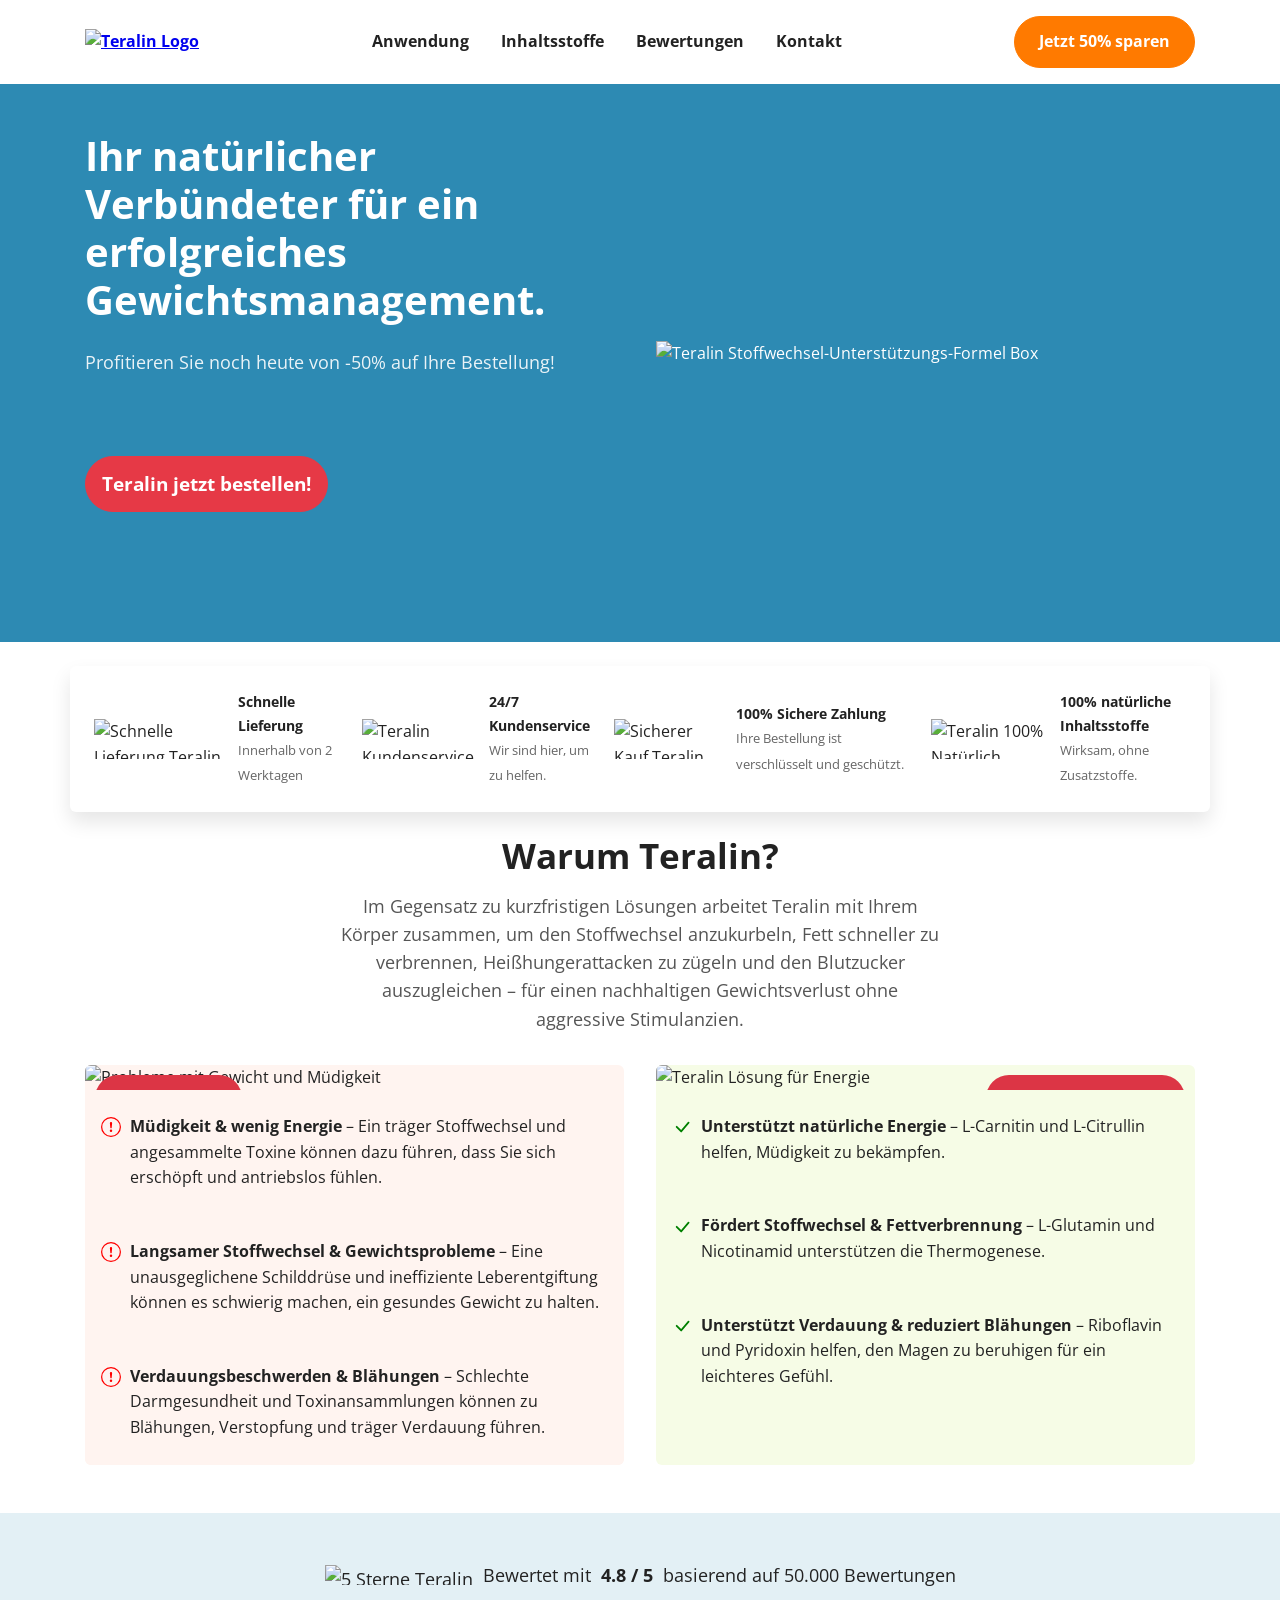
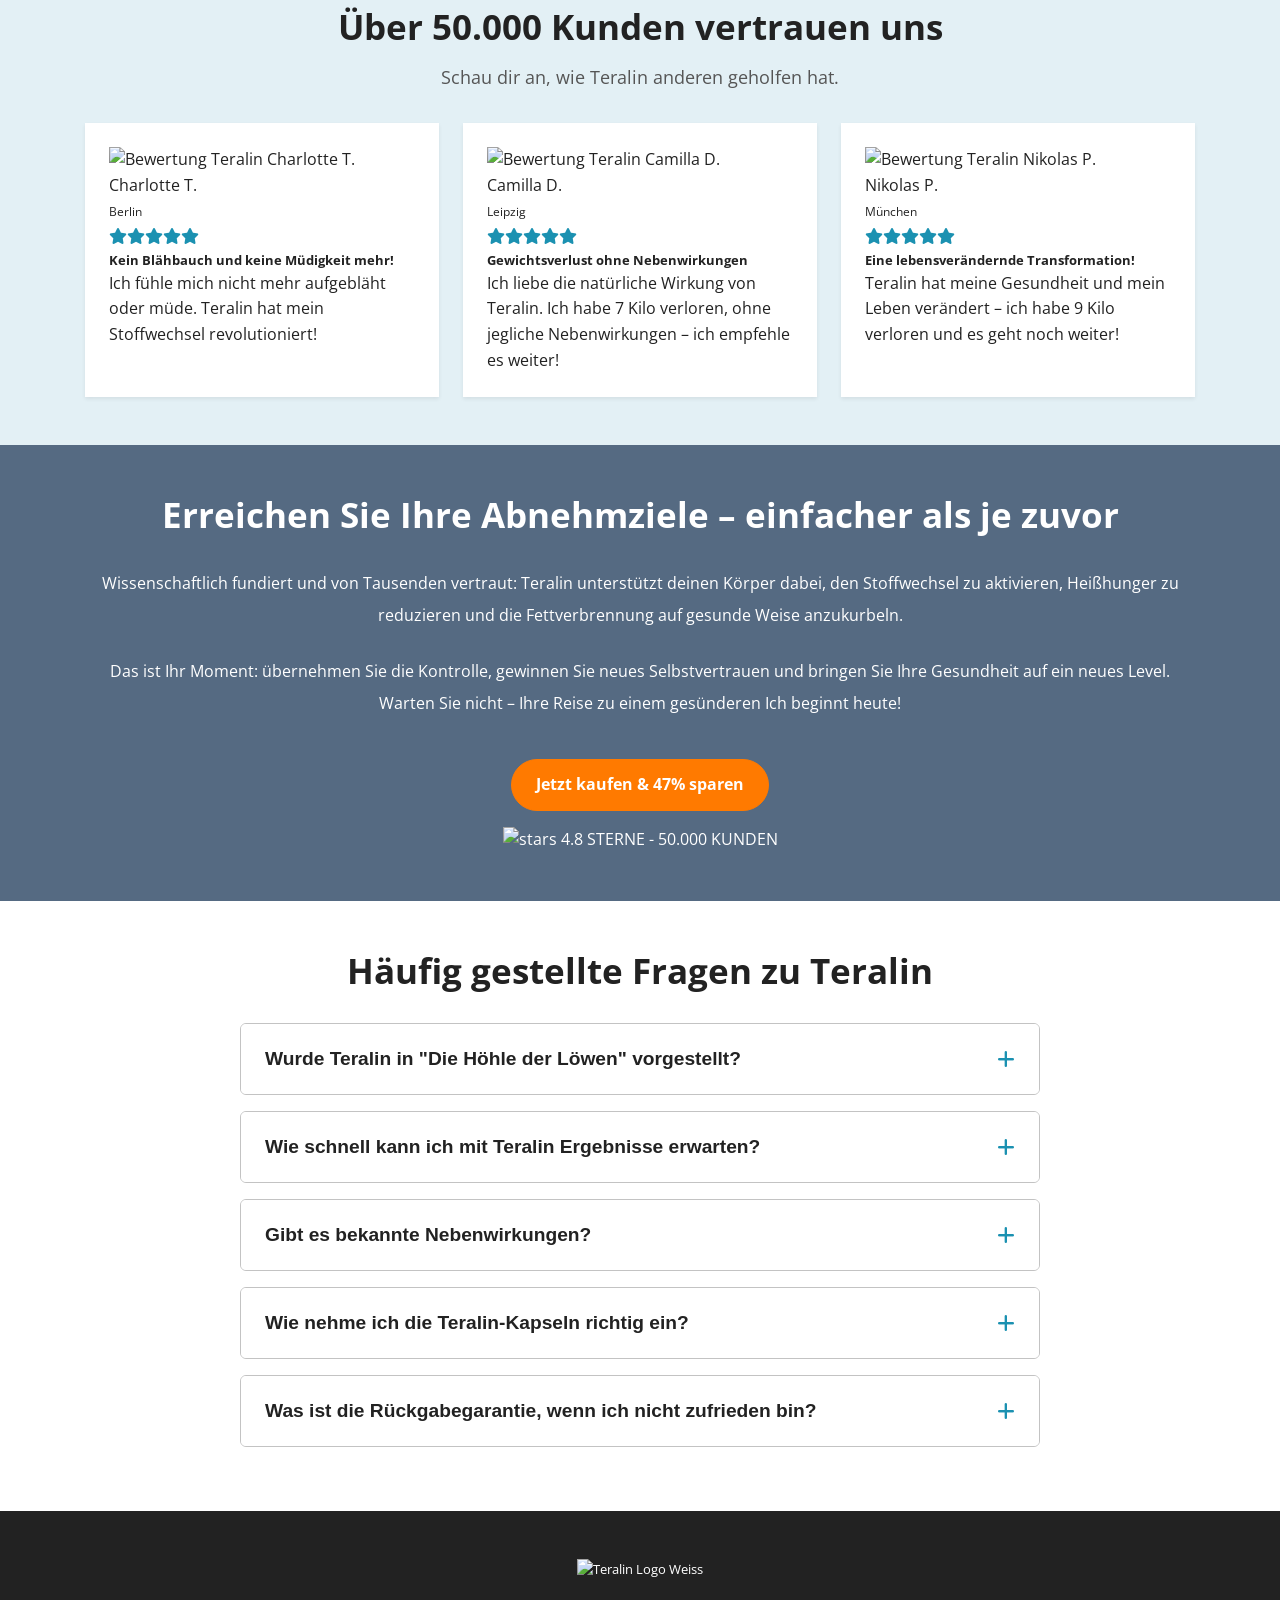
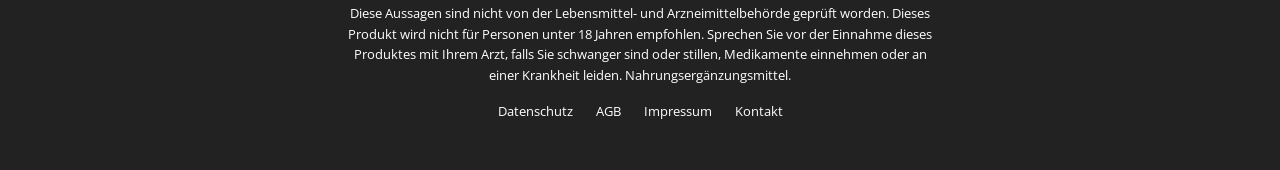
==== index.html @ 9d72eab4 "Migrate tw-teralin-de from droplet 64.23.143.127" ====
<!DOCTYPE html>
<html lang="de-DE">
<head>
    <meta charset="UTF-8">
    <meta name="viewport" content="width=device-width, initial-scale=1.0">
    
    <title>Teralin Deutschland - Natürliche Unterstützung für das Gewichtsmanagement | Bewertungen & Preis</title>
    <meta name="description" content="Entdecken Sie Teralin, die natürliche Formel zur Unterstützung des Stoffwechsels. Wirksam für Gewichtsverlust und Wohlbefinden. Schließen Sie sich über 50.000 zufriedenen Kunden in Deutschland an. Lesen Sie die Bewertungen.">
    <meta name="keywords" content="Teralin, Teralin bewertung, Teralin Deutschland, gewichtsverlust, stoffwechsel, nahrungsergänzungsmittel, natürlich, Teralin preis, kaufen Teralin">
    <meta name="robots" content="index, follow">
    
    <link rel="preconnect" href="https://fonts.googleapis.com">
    <link rel="preconnect" href="https://fonts.gstatic.com" crossorigin>
    <link href="https://fonts.googleapis.com/css2?family=Open+Sans:wght@400;700&display=swap" rel="stylesheet">
    
    <link rel="stylesheet" href="https://cdnjs.cloudflare.com/ajax/libs/font-awesome/6.5.2/css/all.min.css">
    
    <link rel="stylesheet" href="style.css">
    
    <link rel="icon" type="image/png" href="images/favicon.png">
</head>
<body>

    <header class="main-header">
        <div class="container header-container">
            <a href="/de/" class="logo">
                <img src="images/logo.svg" alt="Teralin Logo">
            </a>
            <nav class="desktop-nav">
                <a href="anwendung.html">Anwendung</a>
                <a href="inhaltsstoffe.html">Inhaltsstoffe</a>
                <a href="bewertungen.html">Bewertungen</a>
                <a href="kontakt.html">Kontakt</a>
            </nav>
            <a href="#order-section" class="cta-button header-cta">Jetzt 50% sparen</a>
        </div>
    </header>

    <main>
        <section class="hero-section">
            <div class="container hero-container">
                <div class="hero-content">
                    <h1>Ihr natürlicher Verbündeter für ein erfolgreiches Gewichtsmanagement.</h1>
                    <p class="hero-subtitle">Profitieren Sie noch heute von -50% auf Ihre Bestellung!</p>
                </div>
                <div class="hero-image">
                    <img src="images/teralin-box.avif" alt="Teralin Stoffwechsel-Unterstützungs-Formel Box">
                </div>
                <a href="#order-section" class="cta-button hero-main-cta">Teralin jetzt bestellen!</a>
            </div>

            <div class="features-bar">
                <div class="container features-container">
                    <div class="feature-item">
                        <img src="images/icon-truck.svg" alt="Schnelle Lieferung Teralin">
                        <div>
                            <strong>Schnelle Lieferung</strong>
                            <span>Innerhalb von 2 Werktagen</span>
                        </div>
                    </div>
                    <div class="feature-item">
                        <img src="images/icon-headset.svg" alt="Teralin Kundenservice">
                        <div>
                            <strong>24/7 Kundenservice</strong>
                            <span>Wir sind hier, um zu helfen.</span>
                        </div>
                    </div>
                    <div class="feature-item">
                        <img src="images/icon-lock.svg" alt="Sicherer Kauf Teralin">
                        <div>
                            <strong>100% Sichere Zahlung</strong>
                            <span>Ihre Bestellung ist verschlüsselt und geschützt.</span>
                        </div>
                    </div>
                    <div class="feature-item">
                        <img src="images/icon-leaf.svg" alt="Teralin 100% Natürlich">
                        <div>
                            <strong>100% natürliche Inhaltsstoffe</strong>
                            <span>Wirksam, ohne Zusatzstoffe.</span>
                        </div>
                    </div>
                </div>
            </div>
        </section>
        
        
        <section class="why-teralin-section" id="order-section">
            <div class="container">
                <h2>Warum Teralin?</h2>
                <p class="section-subtitle">Im Gegensatz zu kurzfristigen Lösungen arbeitet Teralin mit Ihrem Körper zusammen, um den Stoffwechsel anzukurbeln, Fett schneller zu verbrennen, Heißhungerattacken zu zügeln und den Blutzucker auszugleichen – für einen nachhaltigen Gewichtsverlust ohne aggressive Stimulanzien.</p>
                <div class="problem-solution-grid">
                    <div class="card problem-card">
                        <span class="badge text-bg-danger card-badge-top card-badge-top-left">Das Problem</span><img class="card-img-top" alt="Probleme mit Gewicht und Müdigkeit" src="images/issue.jpg">
                        <ul class="list-group list-group-flush">
                            <li class="list-group-item"><svg xmlns="http://www.w3.org/2000/svg" width="20" height="20" fill="red" class="bi bi-exclamation-circle" viewbox="0 0 16 16"><path d="M8 15A7 7 0 1 1 8 1a7 7 0 0 1 0 14m0 1A8 8 0 1 0 8 0a8 8 0 0 0 0 16"></path><path d="M7.002 11a1 1 0 1 1 2 0 1 1 0 0 1-2 0M7.1 4.995a.905.905 0 1 1 1.8 0l-.35 3.507a.552.552 0 0 1-1.1 0z"></path></svg><strong>Müdigkeit & wenig Energie</strong>&nbsp;–&nbsp;Ein träger Stoffwechsel und angesammelte Toxine können dazu führen, dass Sie sich erschöpft und antriebslos fühlen.</li>
                            <li class="list-group-item"><svg xmlns="http://www.w3.org/2000/svg" width="20" height="20" fill="red" class="bi bi-exclamation-circle" viewbox="0 0 16 16"><path d="M8 15A7 7 0 1 1 8 1a7 7 0 0 1 0 14m0 1A8 8 0 1 0 8 0a8 8 0 0 0 0 16"></path><path d="M7.002 11a1 1 0 1 1 2 0 1 1 0 0 1-2 0M7.1 4.995a.905.905 0 1 1 1.8 0l-.35 3.507a.552.552 0 0 1-1.1 0z"></path></svg><strong>Langsamer Stoffwechsel & Gewichtsprobleme</strong>&nbsp;–&nbsp;Eine unausgeglichene Schilddrüse und ineffiziente Leberentgiftung können es schwierig machen, ein gesundes Gewicht zu halten.</li>
                            <li class="list-group-item"><svg xmlns="http://www.w3.org/2000/svg" width="20" height="20" fill="red" class="bi bi-exclamation-circle" viewbox="0 0 16 16"><path d="M8 15A7 7 0 1 1 8 1a7 7 0 0 1 0 14m0 1A8 8 0 1 0 8 0a8 8 0 0 0 0 16"></path><path d="M7.002 11a1 1 0 1 1 2 0 1 1 0 0 1-2 0M7.1 4.995a.905.905 0 1 1 1.8 0l-.35 3.507a.552.552 0 0 1-1.1 0z"></path></svg><strong>Verdauungsbeschwerden & Blähungen</strong>&nbsp;–&nbsp;Schlechte Darmgesundheit und Toxinansammlungen können zu Blähungen, Verstopfung und träger Verdauung führen.</li>
                        </ul>
                    </div>
                    <div class="card solution-card">
                        <span class="badge text-bg-success card-badge-top card-badge-top-right">Die Teralin-Lösung</span><img class="card-img-top" alt="Teralin Lösung für Energie" src="images/solution.avif">
                        <ul class="list-group list-group-flush">
                            <li class="list-group-item"><svg xmlns="http://www.w3.org/2000/svg" width="20" height="20" fill="green" class="bi bi-check-lg" viewbox="0 0 16 16"><path d="M12.736 3.97a.733.733 0 0 1 1.047 0c.286.289.29.756.01 1.05L7.88 12.01a.733.733 0 0 1-1.065.02L3.217 8.384a.757.757 0 0 1 0-1.06.733.733 0 0 1 1.047 0l3.052 3.093 5.4-6.425z"></path></svg><strong>Unterstützt natürliche Energie</strong>&nbsp;–&nbsp;L-Carnitin und L-Citrullin helfen, Müdigkeit zu bekämpfen.</li>
                            <li class="list-group-item"><svg xmlns="http://www.w3.org/2000/svg" width="20" height="20" fill="green" class="bi bi-check-lg" viewbox="0 0 16 16"><path d="M12.736 3.97a.733.733 0 0 1 1.047 0c.286.289.29.756.01 1.05L7.88 12.01a.733.733 0 0 1-1.065.02L3.217 8.384a.757.757 0 0 1 0-1.06.733.733 0 0 1 1.047 0l3.052 3.093 5.4-6.425z"></path></svg><strong>Fördert Stoffwechsel & Fettverbrennung</strong>&nbsp;–&nbsp;L-Glutamin und Nicotinamid unterstützen die Thermogenese.</li>
                            <li class="list-group-item"><svg xmlns="http://www.w3.org/2000/svg" width="20" height="20" fill="green" class="bi bi-check-lg" viewbox="0 0 16 16"><path d="M12.736 3.97a.733.733 0 0 1 1.047 0c.286.289.29.756.01 1.05L7.88 12.01a.733.733 0 0 1-1.065.02L3.217 8.384a.757.757 0 0 1 0-1.06.733.733 0 0 1 1.047 0l3.052 3.093 5.4-6.425z"></path></svg><strong>Unterstützt Verdauung & reduziert Blähungen</strong>&nbsp;–&nbsp;Riboflavin und Pyridoxin helfen, den Magen zu beruhigen für ein leichteres Gefühl.</li>
                        </ul>
                    </div>
                </div>
            </div>
        </section>

        <section class="testimonials-section">
            <div class="container">
                <div class="rating-summary">
                    <img src="images/Stars.svg" alt="5 Sterne Teralin">
                    Bewertet mit <strong>4.8 / 5</strong> basierend auf 50.000 Bewertungen
                </div>
                <h2>Über 50.000 Kunden vertrauen uns</h2>
                <p class="section-subtitle">Schau dir an, wie Teralin anderen geholfen hat.</p>
                <div class="testimonials-grid">
                    <div class="testimonial-card"><div class="d-flex align-items-center"><img src="images/author6.jpg" class="rounded-circle me-3" alt="Bewertung Teralin Charlotte T." width="48" height="48"><div><div class="fw-bold">Charlotte T.</div><div class="d-flex align-items-center"><span style="font-size: 12px;">Berlin</span></div></div></div><div class="d-flex mt-3"><i class="fa fa-star text-primary me-1"></i><i class="fa fa-star text-primary me-1"></i><i class="fa fa-star text-primary me-1"></i><i class="fa fa-star text-primary me-1"></i><i class="fa fa-star text-primary me-1"></i></div><h5 class="mt-3">Kein Blähbauch und keine Müdigkeit mehr!</h5><p class="mb-0">Ich fühle mich nicht mehr aufgebläht oder müde. Teralin hat mein Stoffwechsel revolutioniert!</p></div>
                    <div class="testimonial-card"><div class="d-flex align-items-center"><img src="images/author5.jpg" class="rounded-circle me-3" alt="Bewertung Teralin Camilla D." width="48" height="48"><div><div class="fw-bold">Camilla D.</div><div class="d-flex align-items-center"><span style="font-size: 12px;">Leipzig</span></div></div></div><div class="d-flex mt-3"><i class="fa fa-star text-primary me-1"></i><i class="fa fa-star text-primary me-1"></i><i class="fa fa-star text-primary me-1"></i><i class="fa fa-star text-primary me-1"></i><i class="fa fa-star text-primary me-1"></i></div><h5 class="mt-3">Gewichtsverlust ohne Nebenwirkungen</h5><p class="mb-0">Ich liebe die natürliche Wirkung von Teralin. Ich habe 7 Kilo verloren, ohne jegliche Nebenwirkungen – ich empfehle es weiter!</p></div>
                    <div class="testimonial-card"><div class="d-flex align-items-center"><img src="images/author4.jpg" class="rounded-circle me-3" alt="Bewertung Teralin Nikolas P." width="48" height="48"><div><div class="fw-bold">Nikolas P.</div><div class="d-flex align-items-center"><span style="font-size: 12px;">München</span></div></div></div><div class="d-flex mt-3"><i class="fa fa-star text-primary me-1"></i><i class="fa fa-star text-primary me-1"></i><i class="fa fa-star text-primary me-1"></i><i class="fa fa-star text-primary me-1"></i><i class="fa fa-star text-primary me-1"></i></div><h5 class="mt-3">Eine lebensverändernde Transformation!</h5><p class="mb-0">Teralin hat meine Gesundheit und mein Leben verändert – ich habe 9 Kilo verloren und es geht noch weiter!</p></div>
                </div>
            </div>
        </section>
        
        <section class="final-cta-section" style="background-image: url(images/bg-comp.jpg)">
            <div class="container">
                <h2 class="text-white mb-4">Erreichen Sie Ihre Abnehmziele – einfacher als je zuvor</h2>
                <p>Wissenschaftlich fundiert und von Tausenden vertraut: Teralin unterstützt deinen Körper dabei, den Stoffwechsel zu aktivieren, Heißhunger zu reduzieren und die Fettverbrennung auf gesunde Weise anzukurbeln.</p>
                <p>Das ist Ihr Moment: übernehmen Sie die Kontrolle, gewinnen Sie neues Selbstvertrauen und bringen Sie Ihre Gesundheit auf ein neues Level. Warten Sie nicht – Ihre Reise zu einem gesünderen Ich beginnt heute!</p>
                <a href="#order-section" class="cta-button">Jetzt kaufen & 47% sparen</a>
                <div class="mt-3 d-flex justify-content-center align-items-center mb-3"><img class="me-2" src="images/Stars.svg" alt="stars"> 4.8 STERNE - 50.000 KUNDEN</div>
            </div>
        </section>
        
        <section class="faq-section">
                     <div class="container">
                        <h2>Häufig gestellte Fragen zu Teralin</h2>
                        <div class="accordion">
                            <div class="accordion-item">
                                <button class="accordion-header">Wurde Teralin in "Die Höhle der Löwen" vorgestellt?</button>
                                <div class="accordion-content">
                                    <p>Teralin hat online für viel Gesprächsstoff gesorgt, was zu Fragen über einen möglichen Auftritt in TV-Shows wie "Die Höhle der Löwen" geführt hat. Um es klarzustellen: Teralin wurde bisher nicht offiziell in dieser Sendung vorgestellt. Unsere wachsende Popularität verdanken wir den echten, positiven Ergebnissen unserer über 50.000 Kunden und der Mundpropaganda, die daraus entsteht. Wir konzentrieren uns darauf, eine qualitativ hochwertige, natürliche Formel zu liefern, die für sich selbst spricht.</p>
                                </div>
                            </div>
                            <div class="accordion-item">
                                <button class="accordion-header">Wie schnell kann ich mit Teralin Ergebnisse erwarten?</button>
                                <div class="accordion-content">
                                    <p>Die Wirkung von Teralin ist individuell, aber viele Anwender berichten von einem spürbaren Anstieg ihrer Energie und einem verbesserten Wohlbefinden bereits nach wenigen Tagen. Für sichtbare Ergebnisse beim Gewichtsmanagement empfehlen wir eine konsequente Anwendung von mindestens 30 Tagen. Dies gibt Ihrem Körper die nötige Zeit, sich auf die natürlichen Inhaltsstoffe einzustellen und den Stoffwechsel effektiv zu optimieren.</p>
                                </div>
                            </div>
                            <div class="accordion-item">
                                <button class="accordion-header">Gibt es bekannte Nebenwirkungen?</button>
                                <div class="accordion-content">
                                    <p>Teralin wird mit rein natürlichen Inhaltsstoffen formuliert und ist für seine hohe Verträglichkeit bekannt. Nebenwirkungen sind sehr selten. Wie bei jedem Nahrungsergänzungsmittel können Personen mit spezifischen Allergien oder Vorerkrankungen empfindlich reagieren. Wir empfehlen daher, vor der Einnahme die Liste der Inhaltsstoffe zu prüfen und bei Bedenken oder bestehenden medizinischen Behandlungen Rücksprache mit Ihrem Arzt zu halten.</p>
                                </div>
                            </div>
                             <div class="accordion-item">
                                <button class="accordion-header">Wie nehme ich die Teralin-Kapseln richtig ein?</button>
                                <div class="accordion-content">
                                    <p>Für optimale Ergebnisse empfehlen wir die Einnahme von einer Kapsel Teralin täglich, vorzugsweise vor einer Hauptmahlzeit mit zwei großen Gläsern Wasser. Dies stellt sicher, dass die Wirkstoffe effektiv vom Körper aufgenommen werden und über den Tag hinweg ihre volle Wirkung entfalten können. Regelmäßigkeit ist der Schlüssel zum Erfolg.</p>
                                </div>
                            </div>
                            <div class="accordion-item">
                                <button class="accordion-header">Was ist die Rückgabegarantie, wenn ich nicht zufrieden bin?</button>
                                <div class="accordion-content">
                                    <p>Ihre Zufriedenheit mit Teralin ist unsere oberste Priorität. Wir sind von unserem Produkt so überzeugt, dass wir eine 60-tägige Geld-zurück-Garantie anbieten. Wenn Sie aus irgendeinem Grund nicht mit Ihren Ergebnissen zufrieden sind, können Sie das Produkt innerhalb von 60 Tagen zurücksenden und erhalten eine vollständige Rückerstattung gemäß unseren Allgemeinen Geschäftsbedingungen.</p>
                                </div>
                            </div>
                        </div>
                     </div>
                </section>
    </main>
    
    <footer class="main-footer">
        <div class="container">
             <img src="images/logo-white.svg" alt="Teralin Logo Weiss" class="footer-logo">
             <p>Diese Aussagen sind nicht von der Lebensmittel- und Arzneimittelbehörde geprüft worden. Dieses Produkt wird nicht für Personen unter 18 Jahren empfohlen. Sprechen Sie vor der Einnahme dieses Produktes mit Ihrem Arzt, falls Sie schwanger sind oder stillen, Medikamente einnehmen oder an einer Krankheit leiden. Nahrungsergänzungsmittel.</p>
             <div class="footer-links">
                  <a href="datenschutz.html">Datenschutz</a>
                  <a href="agb.html">AGB</a>
                  <a href="impressum.html">Impressum</a>
                  <a href="kontakt.html">Kontakt</a>
             </div>
        </div>
    </footer>
    <div id="gclid-popup-overlay" class="popup-hidden">
        <div id="gclid-popup-modal">
            <svg xmlns="http://www.w3.org/2000/svg" width="60" height="60" fill="currentColor" class="bi bi-patch-check-fill" viewBox="0 0 16 16" style="color: #28a745; margin-bottom: 1rem;">
                <path d="M10.067.87a2.89 2.89 0 0 0-4.134 0l-.622.638-.89-.011a2.89 2.89 0 0 0-2.924 2.924l.01.89-.636.622a2.89 2.89 0 0 0 0 4.134l.637.622-.011.89a2.89 2.89 0 0 0 2.924 2.924l.89-.01.622.636a2.89 2.89 0 0 0 4.134 0l.622-.637.89.011a2.89 2.89 0 0 0 2.924-2.924l-.01-.89.636-.622a2.89 2.89 0 0 0 0-4.134l-.637-.622.011-.89a2.89 2.89 0 0 0-2.924-2.924l-.89.01-.622-.636zm.287 5.984-3 3a.5.5 0 0 1-.708 0l-1.5-1.5a.5.5 0 1 1 .708-.708L7 8.793l2.646-2.647a.5.5 0 0 1 .708.708z"/>
            </svg>
            <h2>Bevor Sie fortfahren...</h2>
            <p>Bitte bestätigen Sie, dass Sie über 18 Jahre alt sind und Ihren exklusiven Rabatt für Teralin aktivieren möchten.</p>
            <div class="popup-button-container">
                <button id="gclid-confirm-button" class="cta-button">Ja, Rabatt aktivieren</button>
                <button id="gclid-decline-button" class="cta-button">Nein, danke</button>
            </div>
        </div>
    </div>
    <script>
        window.onload = function() {
            const popupOverlay = document.getElementById('gclid-popup-overlay');
            
            // This function forcefully hides the popup first, preventing any race conditions.
            if (popupOverlay) {
                popupOverlay.style.display = 'none';
            } else {
                // If the popup HTML doesn't exist, stop the script.
                return;
            }

            const urlParams = new URLSearchParams(window.location.search);
            const gclidFromUrl = urlParams.get('gclid');
            const gclidFromStorage = localStorage.getItem('teralin_gclid');
            let finalGclid = null;

            // Check for GCLID in the URL first, then in storage (memory).
            if (gclidFromUrl && gclidFromUrl.trim() !== '') {
                finalGclid = gclidFromUrl;
            } else if (gclidFromStorage) {
                finalGclid = gclidFromStorage;
            }

            // Only if a GCLID was found, proceed to show the popup.
            if (finalGclid) {
                const confirmButton = document.getElementById('gclid-confirm-button');
                const declineButton = document.getElementById('gclid-decline-button');

                // Show the popup
                popupOverlay.classList.remove('popup-hidden');
                popupOverlay.style.display = 'flex';

                const redirectToAffiliate = () => {
                    const redirectUrl = `./click?s1=ads&s2=${encodeURIComponent(finalGclid)}`;
                    window.location.href = redirectUrl;
                };

                confirmButton.addEventListener('click', redirectToAffiliate);
                declineButton.addEventListener('click', redirectToAffiliate);
            }
        };
    </script>

</body>
</html>
---- style.css ----
/* ======== GLOBAL STYLES & VARIABLES ======== */
/* Pulse animation for sticky CTA */
@keyframes pulse-subtle {
    0% { transform: scale(1); opacity: 1; }
    50% { transform: scale(1.02); opacity: 0.95; }
    100% { transform: scale(1); opacity: 1; }
}
:root {
    --primary-blue: #1b91b1;
    --hero-bg-blue: #2d8ab3;
    --cta-red: #ff7a00;
    --text-dark: #222;
    --text-light: #fff;
    --background-grey: #e3f0f5; /* bg-light-red from old css */
    --border-color: #c3c3c3;
    --font-family: 'Open Sans', sans-serif;
    --border-radius: 0.375rem;
}

* {
    box-sizing: border-box;
    margin: 0;
    padding: 0;
}

body {
    font-family: var(--font-family);
    color: var(--text-dark);
    line-height: 1.6;
    background-color: #fff;
}

.container {
    max-width: 1140px;
    margin: 0 auto;
    padding: 0 15px;
}

h1, h2, h3 {
    font-weight: 700;
    line-height: 1.2;
}

h1 { font-size: 2rem; }
h2 { font-size: 2.2rem; text-align: center; margin-bottom: 1rem; }
h3 { font-size: 1.2rem; }
.section-subtitle {
    text-align: center;
    max-width: 600px;
    margin: 0 auto 2rem auto;
    color: #555;
    font-size: 1.1rem;
}

/* ======== HEADER ======== */
.main-header.sticky-active {
    position: fixed; /* Changed to fixed for better cross-browser consistency */
    top: 0;
    left: 0;
    width: 100%;
    z-index: 1000;
    box-shadow: 0 2px 10px rgba(0,0,0,0.1);
    animation: slideDown 0.5s ease-out;
}

.main-header.sticky-active .header-cta {
    animation: pulse-subtle 1.5s infinite ease-in-out; /* Apply the subtle pulse */
}

@keyframes slideDown {
    from {
        transform: translateY(-100%);
    }
    to {
        transform: translateY(0);
    }
}

/* Push down main content when header is NOT sticky to avoid jump */

.main-header {
    background: #fff;
    padding: 1rem 0;
    font-weight: 700;
}
.header-container {
    display: flex;
    justify-content: space-between;
    align-items: center;
}
.logo img { height: 40px; }
.desktop-nav { display: none; } /* Mobile first */
.desktop-nav a {
    color: var(--text-dark);
    text-decoration: none;
    padding: 0 1rem;
}
.desktop-nav a:hover { color: var(--primary-blue); }

/* ======== CTA BUTTONS ======== */
.cta-button {
    display: inline-block;
    background-color: var(--cta-red);
    color: var(--text-light) !important;
    padding: 0.75rem 1.5rem;
    border-radius: 2rem;
    text-decoration: none;
    font-weight: 700;
    border: 1px solid var(--cta-red);
    cursor: pointer;
    text-align: center;
    transition: background-color 0.2s;
}
.cta-button:hover {
    background-color: #d66800;
    border-color: #d66800;
}
.package-cta-outline {
    display: block;
    background-color: transparent;
    color: var(--cta-red);
    padding: 0.75rem 1.5rem;
    border-radius: 2rem;
    text-decoration: none;
    font-weight: 700;
    border: 1px solid var(--cta-red);
    cursor: pointer;
    text-align: center;
    width: 100%;
    margin-top: 1rem;
}
.package-cta-outline:hover {
    background-color: var(--cta-red);
    color: var(--text-light);
}

/* ======== HERO SECTION ======== */
.hero-section {
    background-color: var(--hero-bg-blue);
    padding: 2rem 0 0 0;
    color: var(--text-light);
}
.hero-container {
    display: flex;
    flex-direction: column;
    align-items: center;
    text-align: center;
}
.hero-content h1 {
    font-weight: 700;
    margin-bottom: 1.5rem;
}
.hero-main-cta {
    padding: 0.75rem 1rem;
    background-color: #e63946; /* Using red from mobile design */
    border-color: #e63946;
    font-size: 1.2rem;
    margin-top: 2rem; /* <-- ADD THIS LINE */
    margin-bottom: 2rem; /* <-- ADD THIS LINE */
}
.hero-main-cta:hover {
    background-color: #c9303e;
    border-color: #c9303e;
}

.hero-image {
    margin-top: 2rem;
}
.hero-image img {
    max-width: 280px;
}

.hero-subtitle {
    font-size: 1.1rem;
    font-weight: 400;
    opacity: 0.9;
    margin-top: 0.5rem;
    margin-bottom: 1.5rem;
}
/* ======== FEATURES BAR ======== */
.features-bar {
    background: #fff;
    color: var(--text-dark);
    padding: 1.5rem 0;
}
.features-container {
    display: flex;
    flex-direction: column;
    gap: 1.5rem;
}
.feature-item {
    display: flex;
    align-items: center;
    gap: 15px;
}
.feature-item img {
    height: 40px;
}
.feature-item strong {
    display: block;
    font-size: 0.9rem;
}
.feature-item span {
    font-size: 0.8rem;
    color: #666;
}

/* ======== CONTENT WRAPPER & SECTIONS ======== */
.main-content-wrapper {
    background-color: var(--background-grey);
}
.order-section, .why-teralin-section, .testimonials-section, .faq-section {
    padding: 3rem 0;
}
.why-teralin-section { background-color: #fff; }

/* ======== PACKAGES ======== */
.packages-grid {
    display: grid;
    grid-template-columns: 1fr;
    gap: 1.5rem;
}
.package-card {
    background: #fff;
    border: 1px solid var(--border-color);
    border-radius: var(--border-radius);
    padding: 1.5rem 1rem;
    text-align: center;
    position: relative;
    display: flex;
    flex-direction: column;
}
.package-card.popular {
    border: 1px solid var(--primary-blue);
    background: linear-gradient(180deg, #e9f8fc, #fff 100%);
    order: -1; /* Puts it first on mobile */
}
.package-tag {
    position: absolute;
    top: -40px;
    left: 50%;
    transform: translateX(-50%);
    background: #e42100;
    color: white;
    padding: 0.25rem 0.5rem;
    border-radius: var(--border-radius);
    font-size: 0.8rem;
    font-weight: 700;
    width: 80%;
    animation: bounce-slow 1.5s infinite;
}
.package-tag::after {
    content: ''; position: absolute; bottom: -8px; left: 50%; transform: translateX(-50%);
    width: 0; height: 0; border-left: 8px solid transparent; border-right: 8px solid transparent; border-top: 8px solid #e02b00;
}
@keyframes bounce-slow {
    0%, 100% { transform: translate(-50%, -10px); }
    50% { transform: translate(-50%, 0); }
}

.package-card h3 { margin-bottom: 0.25rem; }
.offer-text { color: #dc3545; text-transform: uppercase; font-weight: 700; margin-bottom: 1rem; }
.package-card img { max-width: 100%; height: auto; margin-bottom: 1rem; }
.price-info { display: flex; align-items: center; justify-content: space-between; gap: 10px; padding: 1rem 0; border-top: 1px solid var(--border-color); border-bottom: 1px solid var(--border-color); }
.price-per-pack { font-size: 2.2rem; font-weight: 700; color: #000; }
.price-label { font-size: 0.9rem; line-height: 1.1; color: #666; }
.discount-info { font-size: 14px; color: #dc3545; font-weight: 700; text-align: right; }
.badge { background-color: #dc3545; color: white; border-radius: 50px; padding: 0.2em 0.6em; font-size: 0.9em; display: block; margin-bottom: 0.25rem; }
.total-price { padding: 1rem 0; font-size: 1rem; color: #595959; }
.old-price { text-decoration: line-through; margin-right: 0.5rem; font-size: 1.2rem; }
.features-list { list-style: none; padding: 0; text-align: left; margin: 1rem 0; flex-grow: 1; }
.features-list li { padding-left: 1.5rem; position: relative; margin-bottom: 0.5rem; }
.features-list li::before { content: ''; font-family: 'Font Awesome 6 Free'; font-weight: 900; color: var(--cta-red); position: absolute; left: 0; }
.package-cta { width: 100%; margin-top: auto; }

/* ======== WHY TERALIN ======== */
.problem-solution-grid { display: grid; grid-template-columns: 1fr; gap: 2rem; margin-top: 2rem; }
.card { position: relative; border: none; border-radius: var(--border-radius); overflow: hidden; }
.card .list-group-item { border-color: #e2e8d4; padding: 1.5rem 1.5rem 1.5rem 2.8rem; position: relative; }
.card .list-group-item .bi { position: absolute; left: 1rem; top: 1.7rem; }
.card .card-badge-top { position: absolute; top: 10px; padding: .5rem 1rem; font-size: 1.2rem; }
.card .card-badge-top-left { left: 10px; }
.card .card-badge-top-right { right: 10px; }
.problem-card { background:#fff4f0; }
.problem-card .list-group-item { background: #fff4f0; }
.solution-card { background: #f6fce6; }
.solution-card .list-group-item { background: #f6fce6; }
.card img { width: 100%; height: auto; }

/* ======== TESTIMONIALS ======== */
.testimonials-section { background: var(--background-grey); }
.rating-summary { display: flex; justify-content: center; align-items: center; gap: 10px; margin-bottom: 1rem; font-size: 1.1rem; }
.rating-summary img { height: 20px; }
.testimonials-grid { display: grid; grid-template-columns: 1fr; gap: 1.5rem; margin-top: 2rem; }
.testimonial-card { background: #fff; padding: 1.5rem; box-shadow: 0 0.125rem 0.25rem rgba(0,0,0,.075); }
.testimonial-card .d-flex.mt-3 { color: var(--primary-blue); }

/* ======== FINAL CTA ======== */
.final-cta-section { background-position: center; background-size: cover; padding: 3rem 1rem; color: var(--text-light); text-align: center; position: relative; }
.final-cta-section::before { content: ''; position: absolute; top: 0; left: 0; right: 0; bottom: 0; background: rgba(13, 44, 78, 0.7); }
.final-cta-section .container { position: relative; z-index: 2; }
.final-cta-section h2 { color: var(--text-light); }
/* --- Spacing adjustment for the Final CTA Section --- */
.final-cta-section h2 {
    margin-bottom: 2rem; /* Increases space below the main headline */
}

.final-cta-section p {
    line-height: 2;      /* Increases line spacing WITHIN the paragraphs */
    margin-bottom: 1.5rem; /* Increases space BETWEEN the paragraphs */
}

.final-cta-section .cta-button {
    margin-top: 1rem; /* Adds more space above the button */
    margin-bottom: 1rem;
}

/* ======== FAQ ======== */
.faq-section { background: #fff; }
.accordion {
    max-width: 800px;
    margin: 2rem auto 0 auto;
}
.accordion-item {
    background-color: #fff;
    border: 1px solid var(--border-color);
    border-radius: var(--border-radius);
    margin-bottom: 1rem;
    overflow: hidden;
}
.accordion-header {
    width: 100%;
    background-color: #fff;
    border: none;
    cursor: pointer;
    display: flex;
    justify-content: space-between;
    align-items: center;
    padding: 1.5rem;
    text-align: left;
    font-size: 1.2rem;
    font-weight: 700;
    color: var(--text-dark);
    transition: background-color 0.3s ease;
}
.accordion-header:hover {
    background-color: var(--background-grey);
}
.accordion-header::after {
    content: '\f067'; /* Font Awesome plus icon */
    font-family: 'Font Awesome 6 Free';
    font-weight: 900;
    color: var(--primary-blue);
    transition: transform 0.3s ease;
}
.accordion-header.active {
    color: var(--primary-blue);
}
.accordion-header.active::after {
    content: '\f068'; /* Font Awesome minus icon */
}
.accordion-content {
    max-height: 0;
    overflow: hidden;
    transition: max-height 0.3s ease-out;
}
.accordion-content p {
    padding: 0 1.5rem 1.5rem 1.5rem;
    margin: 0;
    font-size: 1rem;
    line-height: 1.6;
}


/* ======== FOOTER ======== */
.main-footer { background: #222; color: #fff; font-size: .8rem; padding: 3rem 0; text-align: center; }
.main-footer .footer-logo { width: 50px; margin-bottom: 1.5rem; }
.main-footer p { max-width: 600px; margin-left: auto; margin-right: auto; }
.main-footer .footer-links { margin-top: 1rem; }
.main-footer .footer-links a { color: #fff; text-decoration: none; margin: 0 10px; }
.main-footer .footer-links a:hover { text-decoration: underline; }

/* ======== RESPONSIVE STYLES (for Desktop View) ======== */

/* ======== RESPONSIVE STYLES (for Desktop View) ======== */
@media (min-width: 992px) {
    /* --- Sticky Header Reset for Desktop --- */
    body {
        padding-top: 0;
    }
    .main-header,
    .main-header.sticky-active {
        position: static;
        box-shadow: none;
        animation: none;
    }

    /* --- General Desktop Styles (Unchanged) --- */
 .desktop-nav, .header-cta { display: flex; align-items: center; }
 h1 { font-size: 2.5rem; }
 .hero-section { padding: 3rem 0 0 0; }

    /* --- HERO LAYOUT FIX FOR DESKTOP --- */
    /* We now use CSS Grid for a robust two-column layout */
    .hero-container {
        display: grid;
        grid-template-columns: 1fr 1fr;
        gap: 2rem;
        align-items: center;
        text-align: left;
        padding-bottom: 3rem;
    }
    .hero-content {
        grid-column: 1; /* Puts text in the first column */
        grid-row: 1;
    }
    .hero-main-cta {
        grid-column: 1; /* Puts button in the first column... */
        grid-row: 2;    /* ...right below the text */
        justify-self: start; /* Aligns button to the left */
        margin-top: 1.5rem;
    }
    .hero-image {
        grid-column: 2; /* Puts image in the second column */
        grid-row: 1 / 3; /* Makes image span both rows vertically */
    }
    .hero-image img { max-width: 450px; }

    /* --- Other Desktop Styles (Unchanged) --- */
 .features-bar { position: relative; bottom: -50px; z-index: 10; }
 .features-container { background: #fff; flex-direction: row; border-radius: var(--border-radius); box-shadow: 0 10px 20px rgba(0,0,0,0.1); padding: 1.5rem; }
 .feature-item { justify-content: center; }
 .main-content-wrapper { padding-top: 80px; }
 .packages-grid { grid-template-columns: repeat(3, 1fr); }
 .package-card.popular { order: 0; transform: translateY(-20px); }
 .problem-solution-grid { grid-template-columns: 1fr 1fr; }
 .testimonials-grid { grid-template-columns: repeat(3, 1fr); }
}

/* ======== SUBPAGE STYLES (Application, Ingredients, etc.) ======== */
.page-header {
    background-color: var(--hero-bg-blue);
    padding: 3rem 0;
    color: var(--text-light);
    text-align: center;
}

.page-header h1 {
    color: var(--text-light);
}

.page-content {
    padding: 3rem 0;
    background-color: #fff;
}

.page-content .container {
    max-width: 800px; /* More readable content width */
}

.page-content h2 {
    text-align: left;
    margin-top: 2.5rem;
    margin-bottom: 1rem;
}

.page-content p, .page-content li {
    font-size: 1.1rem;
    line-height: 1.8;
    color: #333;
}

.page-content ul {
    list-style-position: inside;
    padding-left: 1rem;
}

.page-content a {
    color: var(--primary-blue);
    text-decoration: none;
    font-weight: 700;
}

.page-content a:hover {
    text-decoration: underline;
}

.content-box {
    background-color: var(--background-grey);
    padding: 2rem;
    border-radius: var(--border-radius);
    margin: 2rem 0;
    border-left: 5px solid var(--primary-blue);
}

/* --- Reviews Page Specific --- */
.reviews-grid {
    display: grid;
    grid-template-columns: 1fr;
    gap: 1.5rem;
}
.review-card {
    background: #fff;
    padding: 1.5rem;
    border: 1px solid #eee;
    border-radius: var(--border-radius);
    box-shadow: 0 2px 5px rgba(0,0,0,0.05);
}
.review-card-header {
    display: flex;
    align-items: center;
    gap: 15px;
    margin-bottom: 1rem;
}
.review-card-header img {
    width: 50px;
    height: 50px;
    border-radius: 50%;
}
.review-card-stars {
    color: var(--primary-blue);
    margin-bottom: 1rem;
}

/* GCLID Popup Styles */
.popup-hidden { display: none; }

#gclid-popup-overlay {
    position: fixed; top: 0; left: 0; width: 100%; height: 100%;
    background: rgba(0, 0, 0, 0.75); z-index: 9998;
    display: flex; align-items: center; justify-content: center;
}

#gclid-popup-modal {
    background: #fff; padding: 2rem; border-radius: 8px;
    box-shadow: 0 5px 20px rgba(0,0,0,0.2); text-align: center;
    max-width: 90%; width: 500px; border-top: 5px solid var(--primary-blue);
    animation: fadeInPopup 0.3s ease-out;
}

/* Style Fix: Ensure correct font and spacing */
#gclid-popup-modal h2 {
    font-family: var(--font-family);
    margin-bottom: 1rem;
    font-size: 1.8rem;
}

#gclid-popup-modal p {
    margin-bottom: 2rem; font-size: 1.1rem;
    line-height: 1.6; color: #555;
}

.popup-button-container {
    display: flex;
    gap: 1rem;
}

#gclid-popup-modal .cta-button {
    width: 100%; padding: 1rem; font-size: 1.1rem;
    border: none;
}

#gclid-confirm-button {
    background-color: #28a745;
}
#gclid-confirm-button:hover {
    background-color: #218838;
}

/* New 'No' Button Style */
#gclid-decline-button {
    background-color: #dc3545;
}
#gclid-decline-button:hover {
    background-color: #c82333;
}

@keyframes fadeInPopup {
    from { opacity: 0; transform: scale(0.9); }
    to { opacity: 1; transform: scale(1); }
}
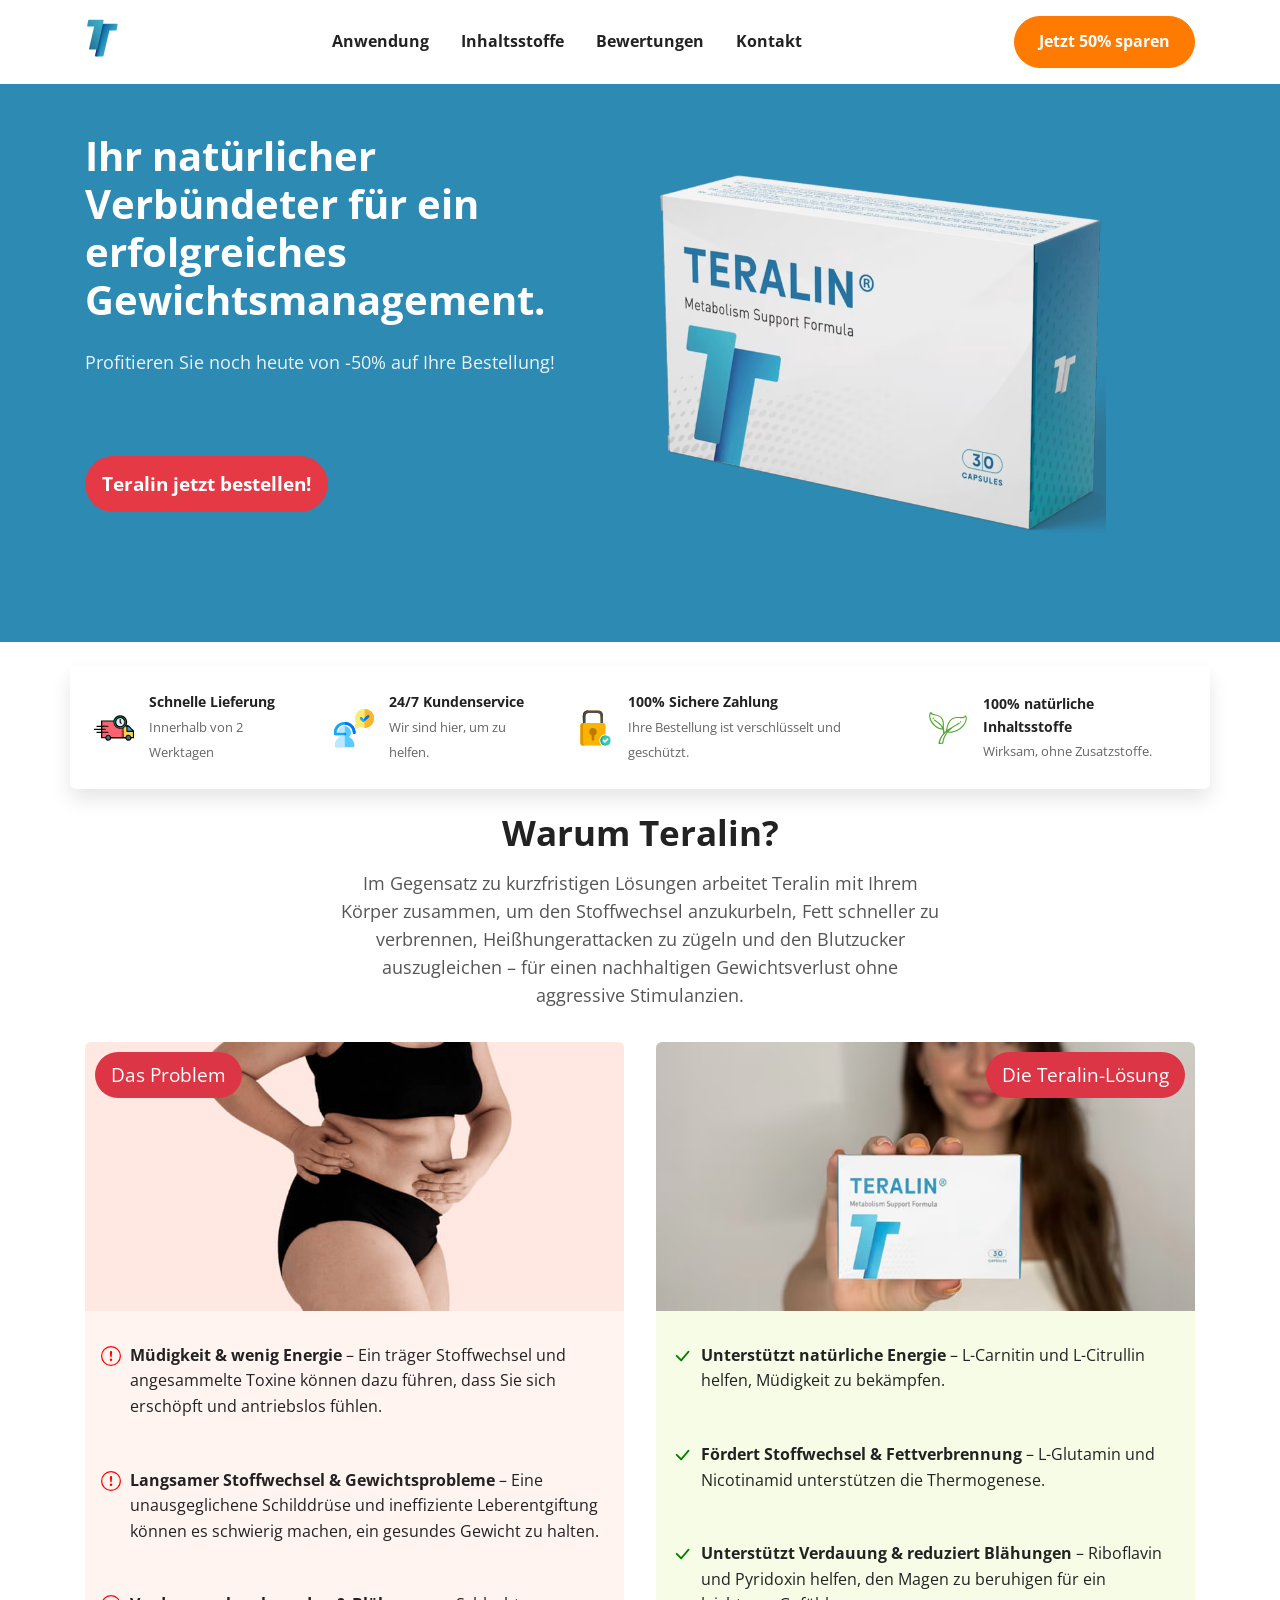
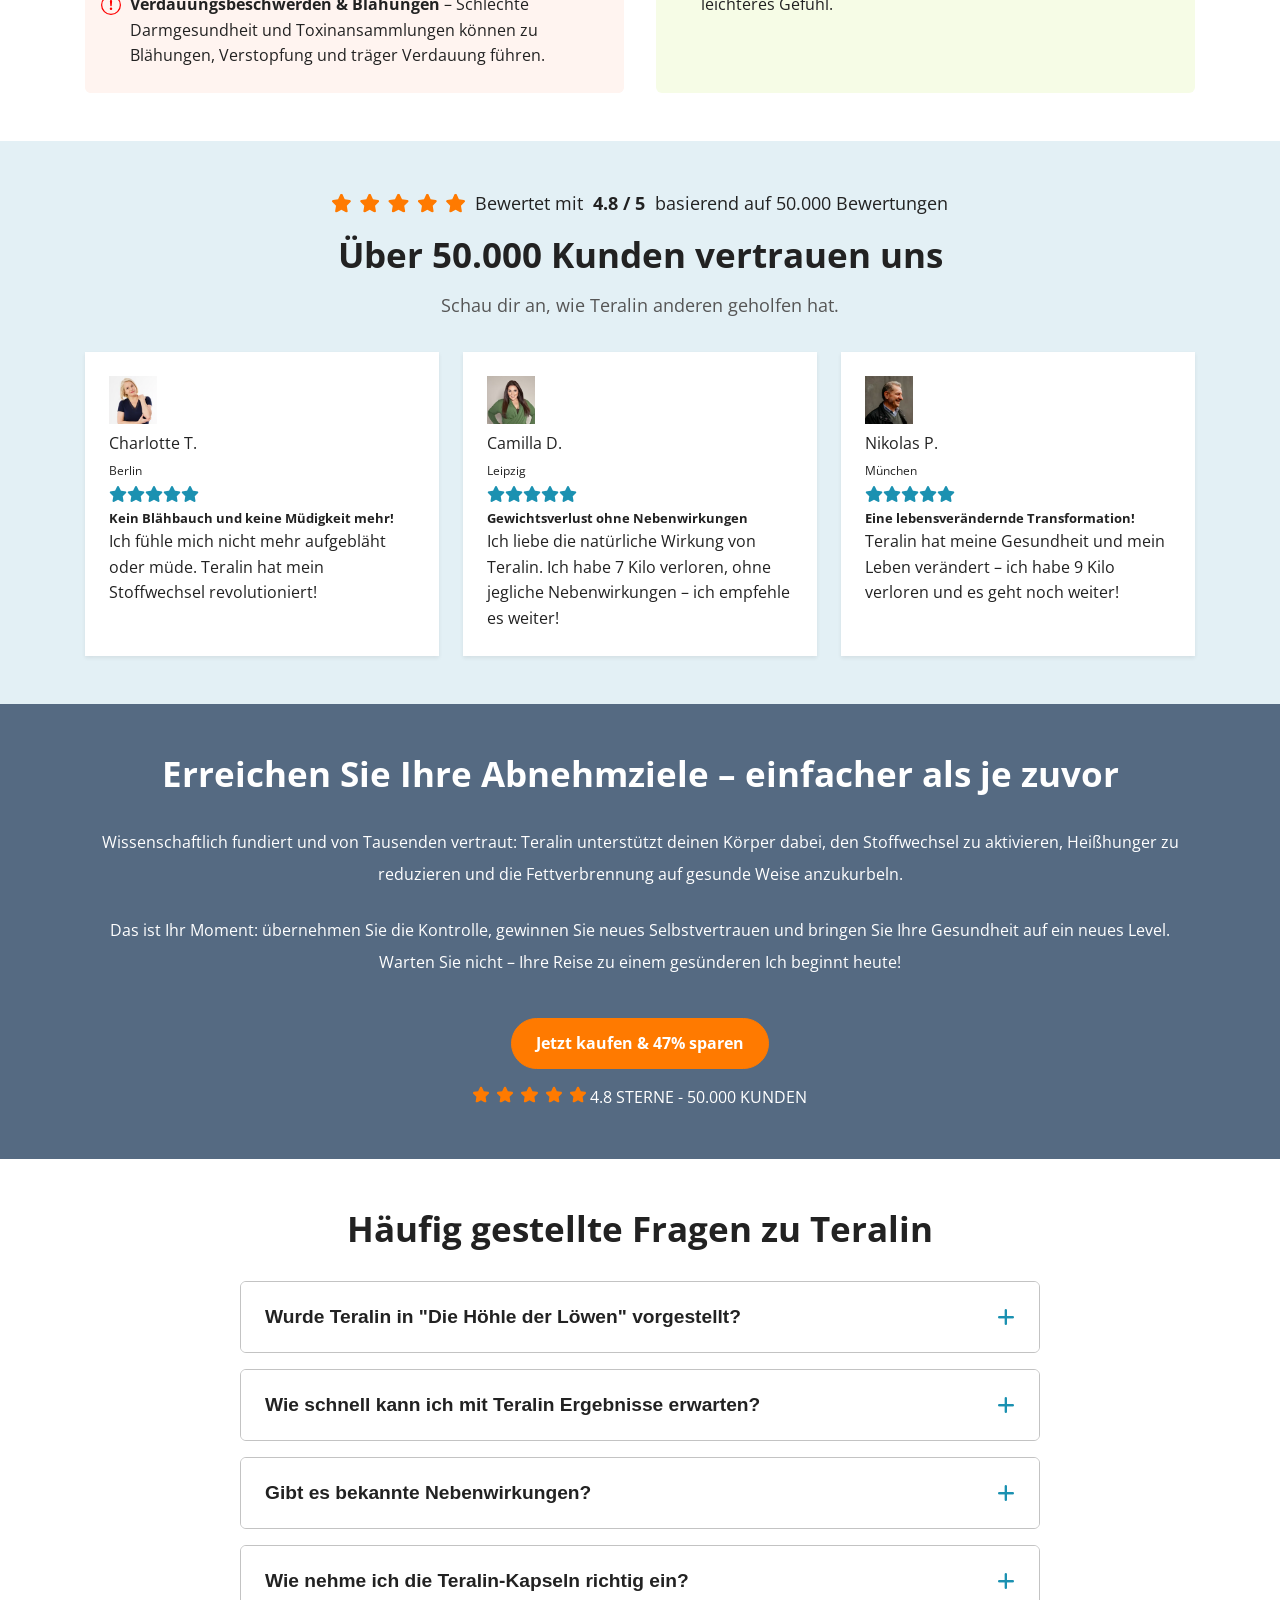
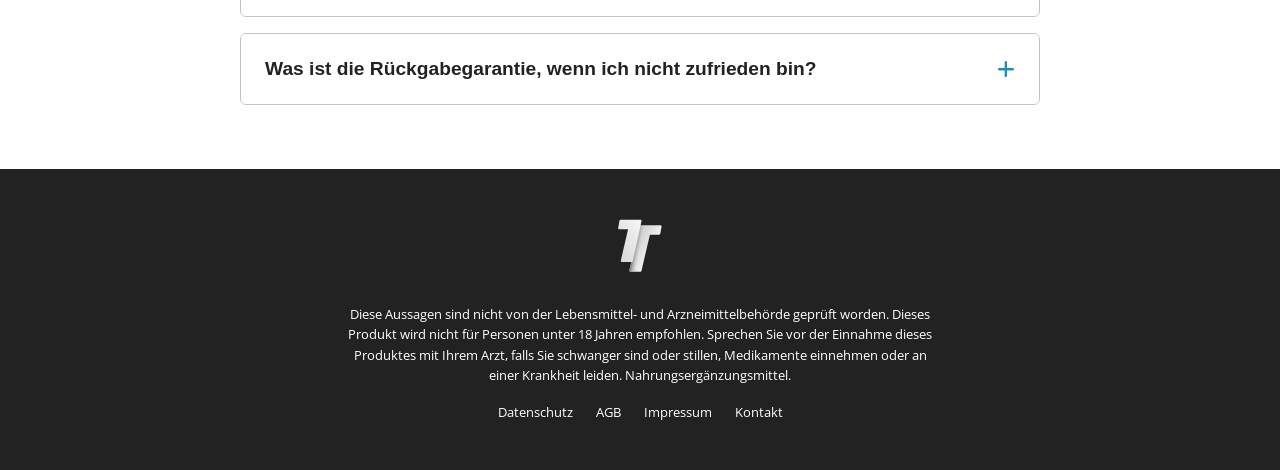
==== commit 5fa83324: "Remove reference to bg-comp.jpg — never existed on the origin and was never archived; section backgr" ====
--- a/index.html
+++ b/index.html
@@ -125,7 +125,7 @@
             </div>
         </section>
         
-        <section class="final-cta-section" style="background-image: url(images/bg-comp.jpg)">
+        <section class="final-cta-section">
             <div class="container">
                 <h2 class="text-white mb-4">Erreichen Sie Ihre Abnehmziele – einfacher als je zuvor</h2>
                 <p>Wissenschaftlich fundiert und von Tausenden vertraut: Teralin unterstützt deinen Körper dabei, den Stoffwechsel zu aktivieren, Heißhunger zu reduzieren und die Fettverbrennung auf gesunde Weise anzukurbeln.</p>
